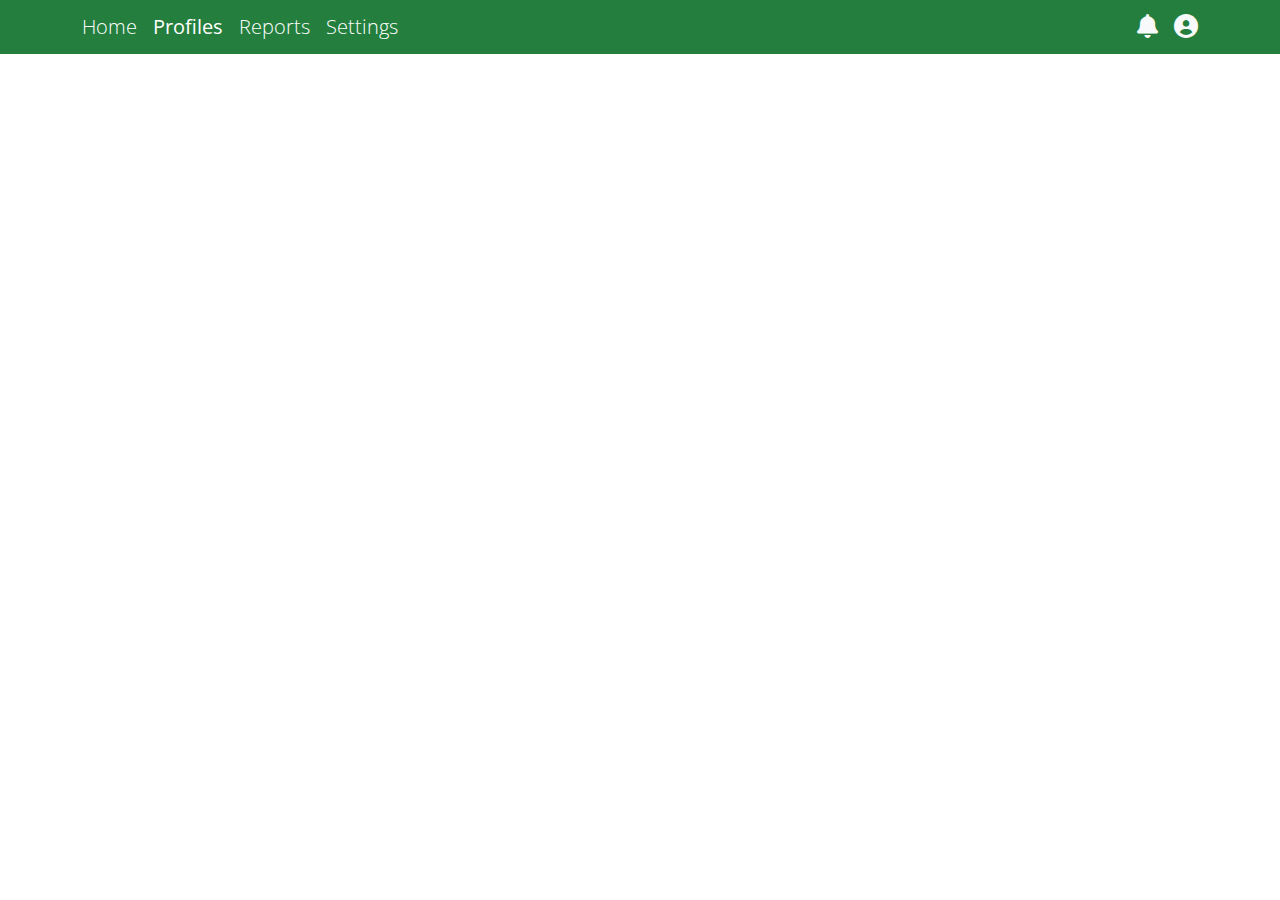
==== profiles.html @ 6486b789 "created updates section" ====
<!--
    index.html

    Sulaiman Jamal Al-Asad
    September 1st 2024
    -------------------------------------------

    Contents:
        1. Navbar loader
        2. Main Content
            2.1. Updates cards
-->
<!DOCTYPE html>
<html lang="en">
<head>
    <meta charset="UTF-8">
    <meta name="viewport" content="width=device-width, initial-scale=1.0">
    
    <title>Home | Sky Academy Project 1</title>

    <!-- shared app CSS link-->
    <link rel="stylesheet" href="libs/css/app.css">
    <!-- Bootstrap CDN link -->
    <link href="https://cdn.jsdelivr.net/npm/bootstrap@5.3.3/dist/css/bootstrap.min.css" rel="stylesheet">
    <!-- Font Awesome CDN link -->
    <link rel="stylesheet" href="https://cdnjs.cloudflare.com/ajax/libs/font-awesome/6.0.0/css/all.min.css">
</head>

<body>
    <!-- 1. Include navbar- loaded via JS -->
    <nav id="navbar"></nav>

    <!-- 2. Main content -->
    <main class="container-lg pt-5">
        
    </main>
    <!-- ============ Scripts ============ -->
    <!-- shared app JS link -->
    <script src="libs/js/app.js"></script>
    <!-- bootstrap JS link-->
    <script src="https://cdn.jsdelivr.net/npm/bootstrap@5.3.3/dist/js/bootstrap.bundle.min.js"></script>
</body>

</html>
---- libs/css/app.css ----
/*
app.css

Sulaiman Jamal Al-Asad
September 1st 2024
-------------------------------------------
This CSS file contains all custom non-Bootstrap
classes used in this project, and is to be loaded
in every page.

All proprietary classes begin with sk-* to avoid collisions
with Bootstrap classes. sk- is shorthand for "Sky"

Contents:
    1. Imports
    2. Font setter
    3. Colors
    4. Navbar styling
*/

/* 1. Imports ===========================================*/
@import url('https://fonts.googleapis.com/css2?family=Open+Sans:ital,wght@0,300..800;1,300..800&display=swap');

/* 2. Font Setter =======================================*/
* {
    font-family: 'Open Sans', sans-serif;
}

/* 3. Colors ============================================*/

/* 3.1. Background Colors*/
.sk-bg-primary {
    background-color: #247f3e;
}

.sk-bg-secondary {
    background-color: #f6f6f6;
}

/* 3.2. Text Colors */
.sk-text-primary {
    color: #247f3e;
}

.sk-text-gray {
    color: #444343;
}

.sk-text-light-gray {
    color: #a09f9f;
}

/* 4. Navbar styling ====================================*/
.sk-nav-link {
    font-weight: lighter !important;
}

.sk-nav-link:hover {
    text-decoration: underline;
}

.sk-nav-active {
    font-weight: 400 !important;
}
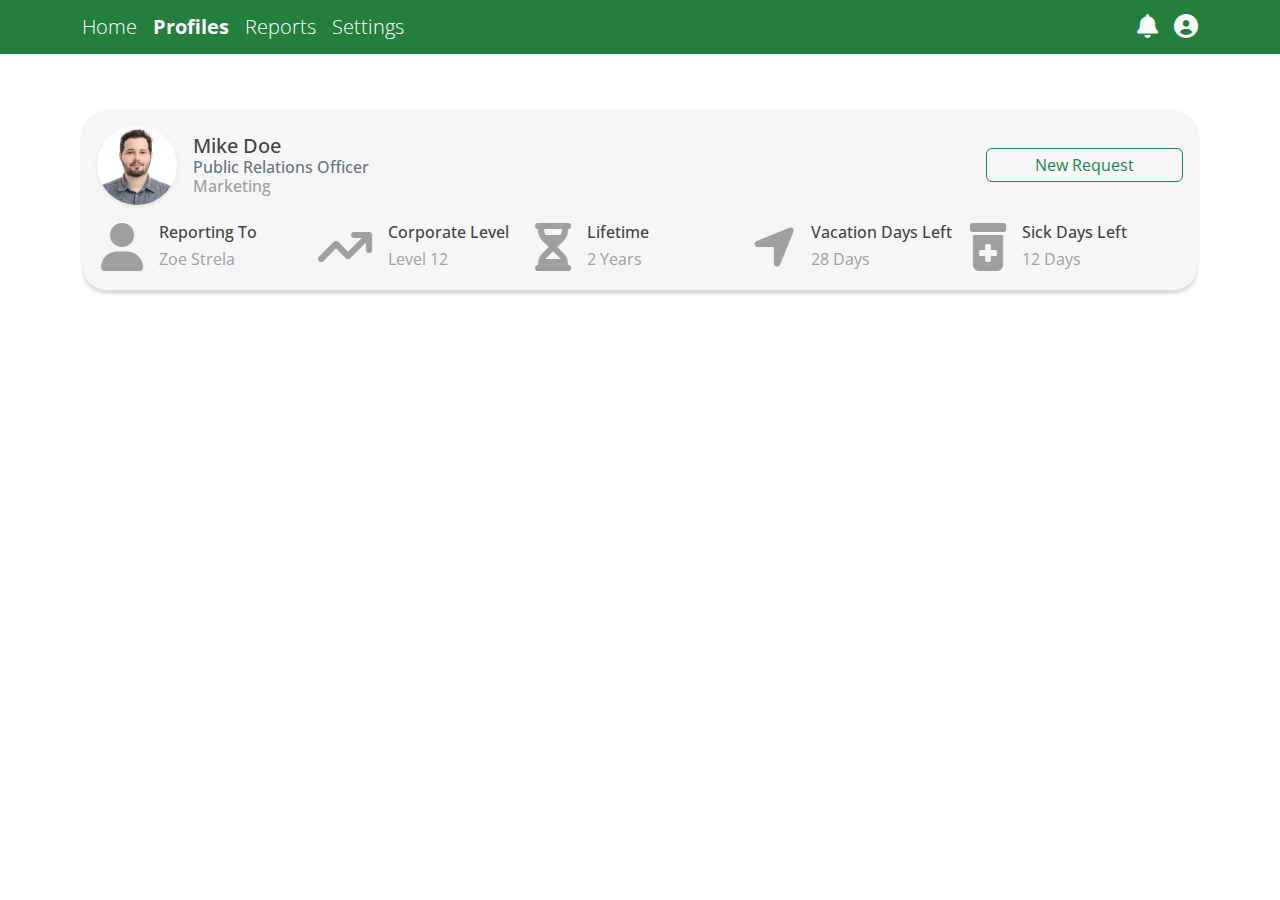
==== commit f72cca15: "started profile page" ====
--- a/profiles.html
+++ b/profiles.html
@@ -8,7 +8,9 @@
     Contents:
         1. Navbar loader
         2. Main Content
-            2.1. Updates cards
+            2.1. Main Card
+            2.2. Leave history
+            2.3. Pending Requests
 -->
 <!DOCTYPE html>
 <html lang="en">
@@ -16,7 +18,7 @@
     <meta charset="UTF-8">
     <meta name="viewport" content="width=device-width, initial-scale=1.0">
     
-    <title>Home | Sky Academy Project 1</title>
+    <title>Profiles | Sky Academy Project 1</title>
 
     <!-- shared app CSS link-->
     <link rel="stylesheet" href="libs/css/app.css">
@@ -32,8 +34,75 @@
 
     <!-- 2. Main content -->
     <main class="container-lg pt-5">
-        
+        <!-- 2.1. Main card -->
+        <section class="my-2">
+            <div class="sk-card sk-bg-secondary d-flex flex-column justify-content-between" style="min-height: 180px; height: auto;">
+                <!-- Image, name, create requst button -->
+                <div class="d-flex justify-content-between align-items-center flex-wrap">
+                    <!-- Picture, name, occupation, & department -->
+                    <div class="d-flex align-items-center">
+                        <img src="libs/images/employee_1.jpg" alt="Profile Picture" class="sk-profile-image-md shadow-sm me-3">
+                        <div>
+                            <h5 class="sk-text-gray m-0">Mike Doe</h5>
+                            <h6 class="text-secondary m-0">Public Relations Officer</h6>
+                            <h6 class="sk-text-light-gray m-0">Marketing</h6>
+                        </div>
+                    </div>
+
+                    <!-- new request button -->
+                    <div>
+                        <a class="btn btn-outline-success my-2 py-1 px-2 px-md-5" href="#">New Request</a>
+                    </div>
+                </div>
+
+                <!-- User information -->
+                <div class="row row-cols-1 row-cols-md-2 row-cols-lg-4 row-cols-xl-5 mx-0">
+                    <div class="col px-1 my-1 d-flex justify-content-start">
+                        <i class="fa-solid fa-user fa-3x me-3 sk-text-light-gray"></i>
+                        <div class="d-flex flex-column justify-content-between h-100">
+                            <h6 class="sk-text-gray m-0">Reporting To</h6>
+                            <p class="sk-text-light-gray m-0">Zoe Strela</p>
+                        </div>
+                    </div>
+
+                    <div class="col px-1 my-1 d-flex justify-content-start">
+                        <i class="fa-solid fa-arrow-trend-up fa-3x me-3 sk-text-light-gray"></i>
+                        <div class="d-flex flex-column justify-content-between h-100">
+                            <h6 class="sk-text-gray m-0">Corporate Level</h6>
+                            <p class="sk-text-light-gray m-0">Level 12</p>
+                        </div>
+                    </div>
+
+                    <div class="col px-1 my-1 d-flex justify-content-start">
+                        <i class="fa-solid fa-hourglass fa-3x me-3 sk-text-light-gray"></i>
+                        <div class="d-flex flex-column justify-content-between h-100">
+                            <h6 class="sk-text-gray m-0">Lifetime</h6>
+                            <p class="sk-text-light-gray m-0">2 Years</p>
+                        </div>
+                    </div>
+
+                    <div class="col px-1 my-1 d-flex justify-content-start">
+                        <i class="fa-solid fa-location-arrow fa-3x me-3 sk-text-light-gray"></i>
+                        <div class="d-flex flex-column justify-content-between h-100">
+                            <h6 class="sk-text-gray m-0">Vacation Days Left</h6>
+                            <p class="sk-text-light-gray m-0">28 Days</p>
+                        </div>
+                    </div>
+
+                    <div class="col px-1 my-1 d-flex justify-content-start">
+                        <i class="fa-solid fa-prescription-bottle-medical fa-3x me-3 sk-text-light-gray"></i>
+                        <div class="d-flex flex-column justify-content-between h-100">
+                            <h6 class="sk-text-gray m-0">Sick Days Left</h6>
+                            <p class="sk-text-light-gray m-0">12 Days</p>
+                        </div>
+                    </div>
+                </div>
+            </div>
+        </section>
+
+
     </main>
+
     <!-- ============ Scripts ============ -->
     <!-- shared app JS link -->
     <script src="libs/js/app.js"></script>
--- a/libs/css/app.css
+++ b/libs/css/app.css
@@ -16,6 +16,9 @@
     2. Font setter
     3. Colors
     4. Navbar styling
+    5. Image styling
+    6. Forms styles
+    7. Cards stying
 */
 
 /* 1. Imports ===========================================*/
@@ -50,6 +53,15 @@
     color: #a09f9f;
 }
 
+/* link styling */
+a.sk-text-primary {
+    text-decoration: none;
+}
+
+a.sk-text-primary:hover {
+    text-decoration: 2px solid underline;
+}
+
 /* 4. Navbar styling ====================================*/
 .sk-nav-link {
     font-weight: lighter !important;
@@ -60,6 +72,73 @@
 }
 
 .sk-nav-active {
-    font-weight: 400 !important;
+    font-weight: bold !important;
 }
 
+/* 5. Image styling =====================================*/
+.sk-profile-image {
+    width: 64px;
+    height: 64px;
+
+    object-fit: cover;
+    border-radius: 50%;
+}
+
+.sk-profile-image-md {
+    width: 80px;
+    height: 80;
+
+    object-fit: cover;
+    border-radius: 50%;
+}
+
+.sk-profile-image-lg {
+    width: 96px;
+    height: 96px;
+
+    object-fit: cover;
+    border-radius: 50%;
+}
+
+/* 6. Forms styles ======================================*/
+
+.sk-search-box {
+    width: 400px;
+
+    border-radius: 50px;
+    border: 1px solid #444343;
+    font-size: 1.25rem;
+    padding: 6px 20px 6px 50px;
+
+    background-image: url('/libs/images/sprites/magnifying_glass.svg');
+    background-repeat: no-repeat;
+    background-size: 30px;
+    background-position: 10px;
+}
+
+.sk-search-box:focus {
+    border: 1px solid #247f3e;
+    outline: 1px solid #247f3e;
+}
+
+/* stretch to fill below md breakpoint */
+@media (max-width: 767px) {
+    .sk-search-box {
+        width: 100%;
+    }
+}
+
+/* 7. Cards styles ======================================*/
+.sk-card {
+    height: 180px;
+    padding: 15px;
+
+    border-radius: 25px;
+    box-shadow: 0px 4px 3px #aaaaaa66;
+}
+
+.sk-request-card-slim {
+    background-color: white;
+
+    box-shadow: 0px 4px 3px #aaaaaa66;
+}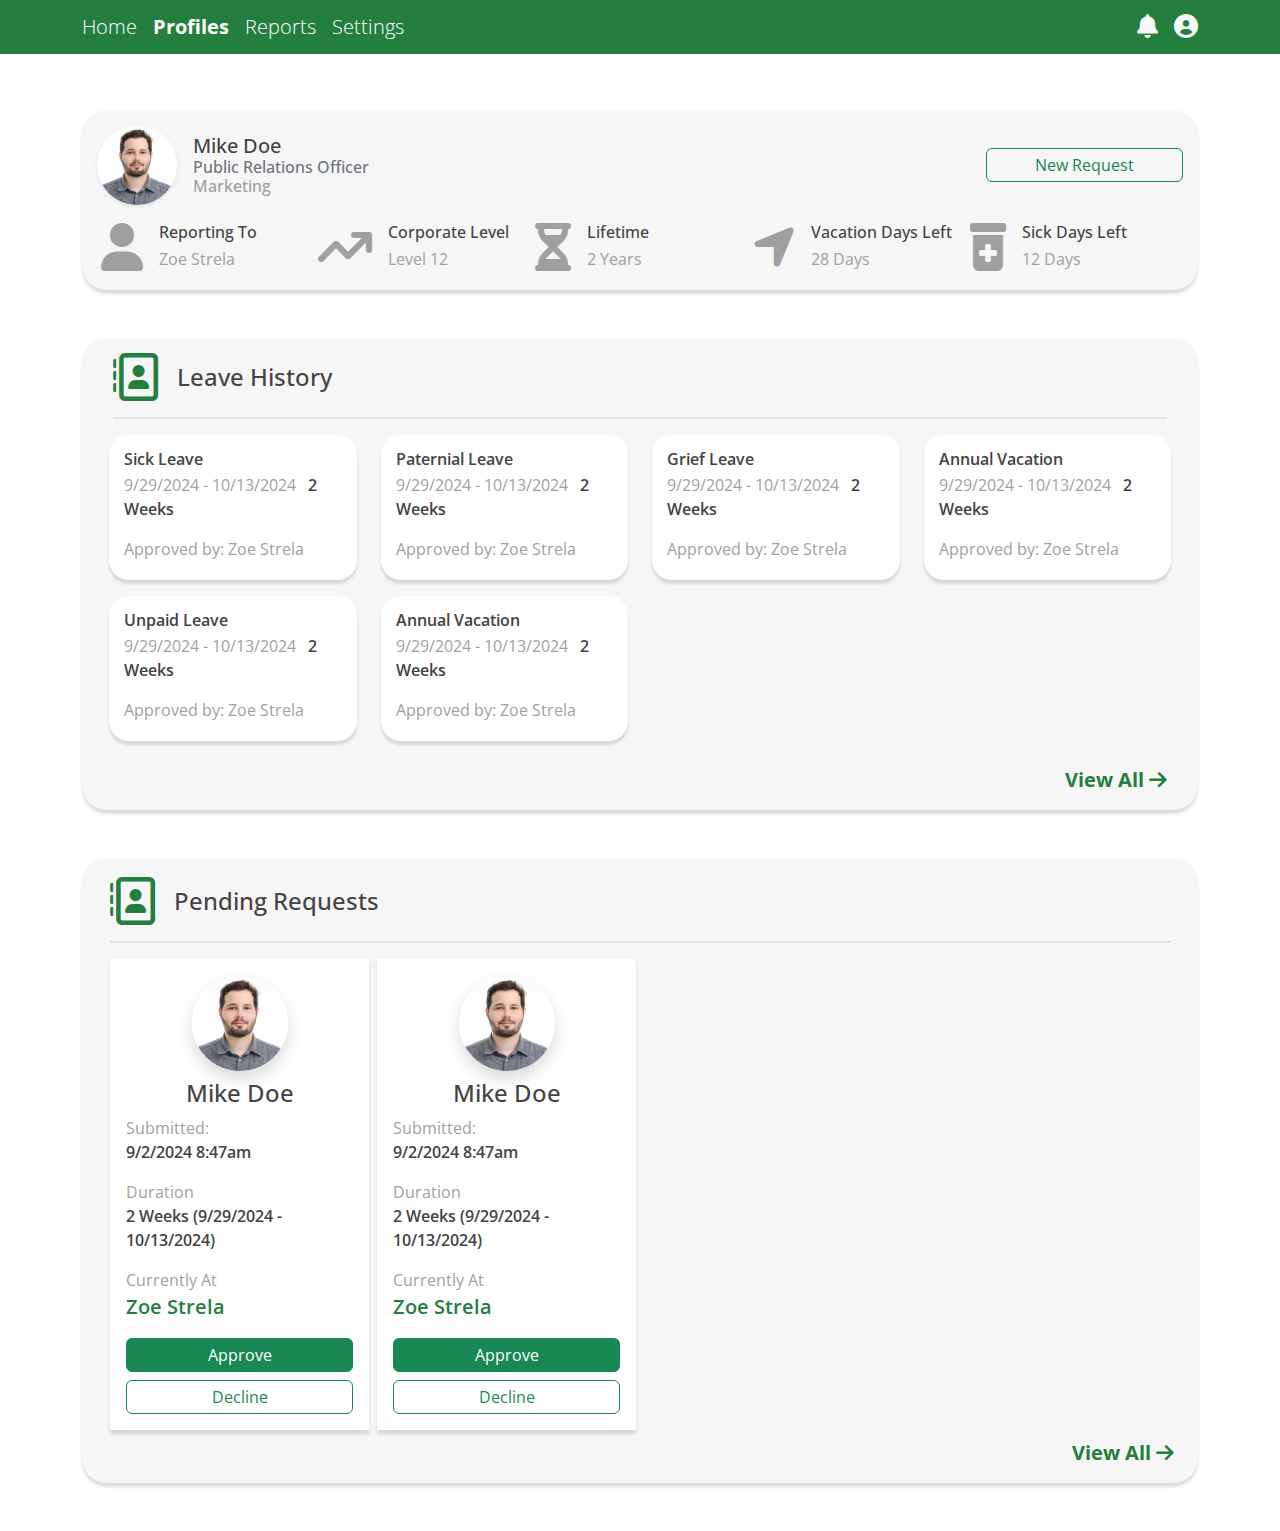
==== commit 085d6799: "finished profiles page" ====
--- a/profiles.html
+++ b/profiles.html
@@ -35,8 +35,8 @@
     <!-- 2. Main content -->
     <main class="container-lg pt-5">
         <!-- 2.1. Main card -->
-        <section class="my-2">
-            <div class="sk-card sk-bg-secondary d-flex flex-column justify-content-between" style="min-height: 180px; height: auto;">
+        <section class="mt-2 mb-5">
+            <div class="sk-card sk-bg-secondary d-flex flex-column justify-content-between h-auto" style="min-height: 180px;">
                 <!-- Image, name, create requst button -->
                 <div class="d-flex justify-content-between align-items-center flex-wrap">
                     <!-- Picture, name, occupation, & department -->
@@ -100,12 +100,53 @@
             </div>
         </section>
 
+        <!-- 2.2. Leave history -->
+        <section class="sk-card sk-bg-secondary h-auto mb-5" style="min-height: 100px;">
+            <!-- Header -->
+            <div class="d-flex align-items-center pb-3 mb-3 border-2 border-bottom mx-3">
+                <i class="fa-regular fa-address-book fa-flip-horizontal fa-3x sk-text-primary me-3"></i>
+                <h4 class="m-0 sk-text-gray">Leave History</h4>
+            </div>
 
+            <div class="container-fluid mb-2 mx-0">
+                <div id="leaveHistoryContainer" class="row row-cols-1 row-cols-md-2 row-cols-lg-3 row-cols-xl-4">
+                </div>
+            </div>
+
+            <!-- view more link -->
+            <div class="d-flex justify-content-end mx-3">
+                <a class="sk-text-primary fs-5 fw-bold" href="#">View All <i class="fa-solid fa-arrow-right"></i></a>
+            </div>
+        </section>
+
+        <section class="mb-5">
+            <div class="sk-card px-4 sk-bg-secondary h-auto">
+                <!-- Header -->
+                <div class="d-flex align-items-center mx-1 mt-1 pb-3 mb-3 border-2 border-bottom">
+                    <i class="fa-regular fa-address-book fa-flip-horizontal fa-3x sk-text-primary me-3"></i>
+                    <h4 class="m-0 sk-text-gray">Pending Requests</h4>
+                </div>
+                
+                <!-- requests container -->
+                <div class="container-fluid">
+                    <div id="requestsContainer" class="row row-cols-1 row-cols-md-2 row-cols-lg-3 row-cols-xl-4"></div>
+                </div>
+
+                <!-- view more link -->
+                <div class="d-flex justify-content-end">
+                    <a class="sk-text-primary fs-5 fw-bold" href="#">View All <i class="fa-solid fa-arrow-right"></i></a>
+                </div>
+            </div>
+        </section>
     </main>
 
     <!-- ============ Scripts ============ -->
     <!-- shared app JS link -->
+    <script src="libs/js/service_provider.js"></script>
     <script src="libs/js/app.js"></script>
+
+    <!-- Unique JS files -->
+    <script src="libs/js/profiles.js"></script>
     <!-- bootstrap JS link-->
     <script src="https://cdn.jsdelivr.net/npm/bootstrap@5.3.3/dist/js/bootstrap.bundle.min.js"></script>
 </body>
--- a/libs/css/app.css
+++ b/libs/css/app.css
@@ -137,6 +137,23 @@
     box-shadow: 0px 4px 3px #aaaaaa66;
 }
 
+.sk-card-hover {
+    display: block;
+    text-decoration: none;
+    padding: 15px;
+
+    border-radius: 20px;
+    box-shadow: 0px 4px 3px #aaaaaa66;
+    
+    background-color: white;
+
+    transition: all 0.2s;
+}
+
+.sk-card-hover:hover {
+    box-shadow: 0px 6px 8px #aaaaaa99;
+}
+
 .sk-request-card-slim {
     background-color: white;
 
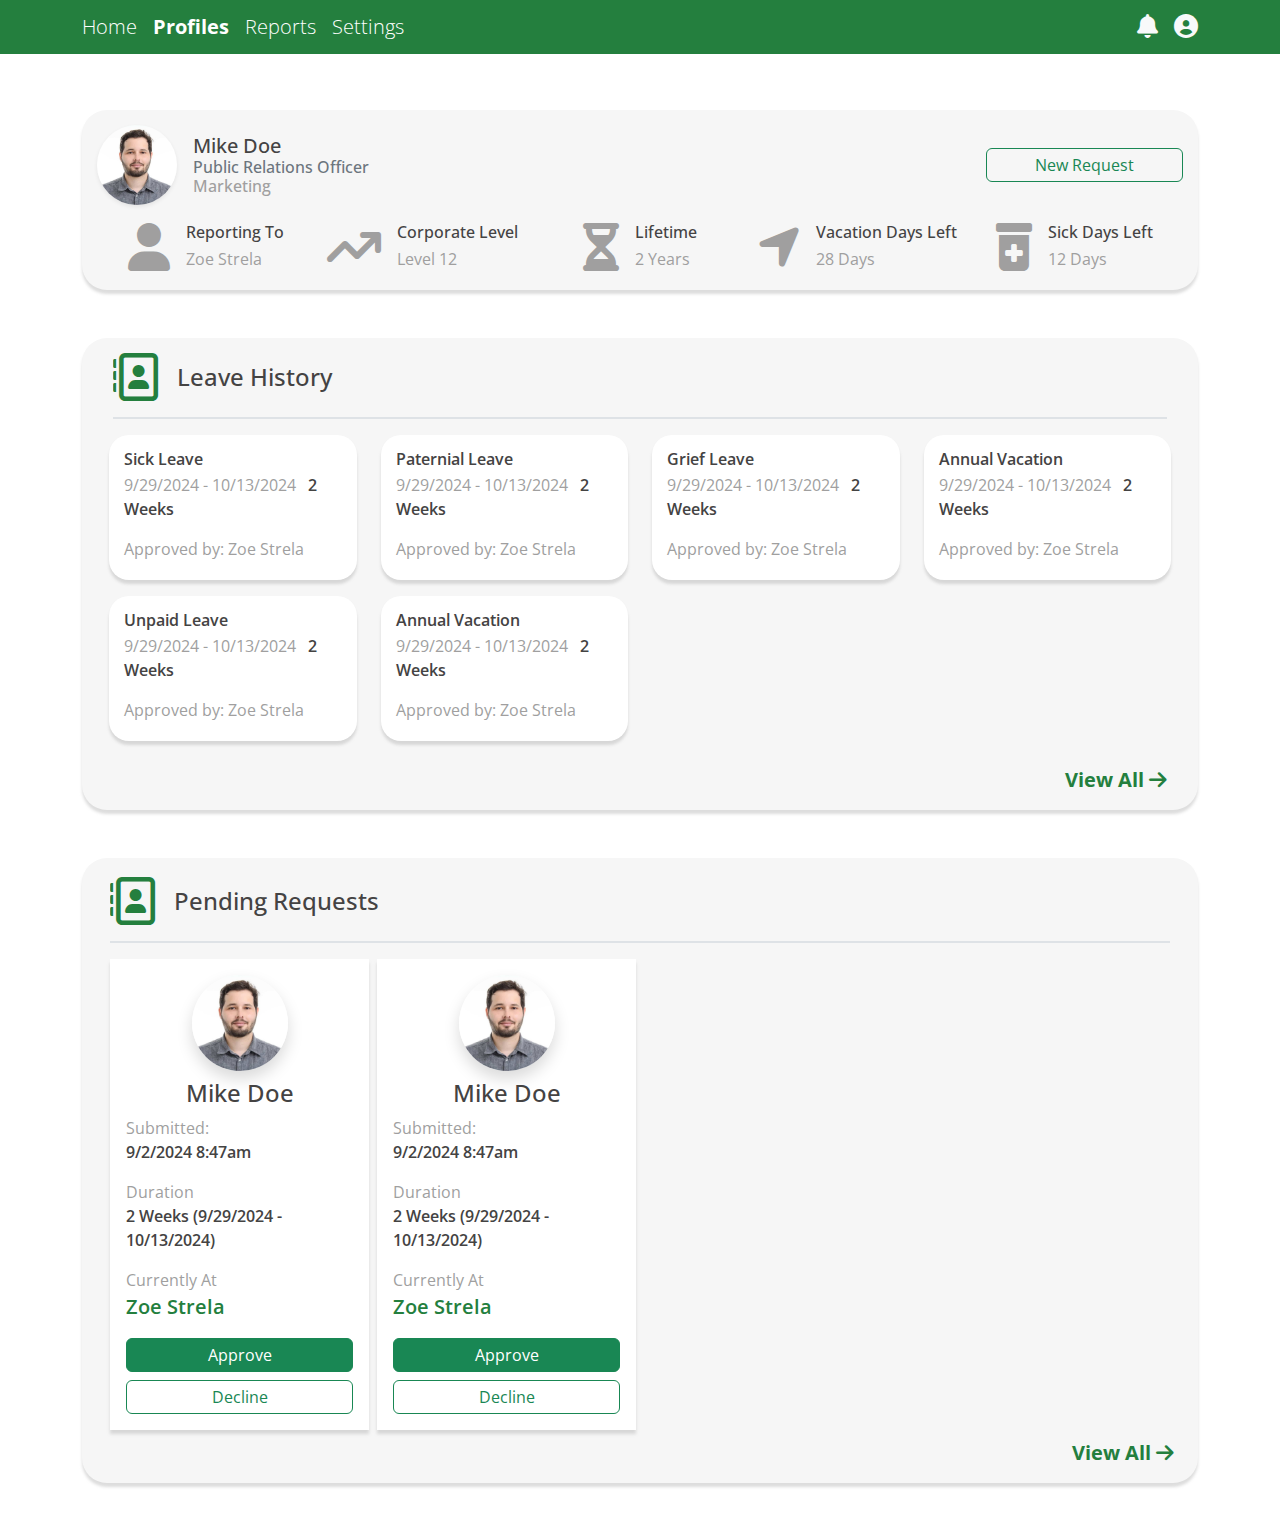
==== commit b607d344: "minor profile tweak" ====
--- a/profiles.html
+++ b/profiles.html
@@ -57,7 +57,7 @@
 
                 <!-- User information -->
                 <div class="row row-cols-1 row-cols-md-2 row-cols-lg-4 row-cols-xl-5 mx-0">
-                    <div class="col px-1 my-1 d-flex justify-content-start">
+                    <div class="col px-1 my-1 d-flex justify-content-start justify-content-lg-center">
                         <i class="fa-solid fa-user fa-3x me-3 sk-text-light-gray"></i>
                         <div class="d-flex flex-column justify-content-between h-100">
                             <h6 class="sk-text-gray m-0">Reporting To</h6>
@@ -65,7 +65,7 @@
                         </div>
                     </div>
 
-                    <div class="col px-1 my-1 d-flex justify-content-start">
+                    <div class="col px-1 my-1 d-flex justify-content-start justify-content-lg-center">
                         <i class="fa-solid fa-arrow-trend-up fa-3x me-3 sk-text-light-gray"></i>
                         <div class="d-flex flex-column justify-content-between h-100">
                             <h6 class="sk-text-gray m-0">Corporate Level</h6>
@@ -73,7 +73,7 @@
                         </div>
                     </div>
 
-                    <div class="col px-1 my-1 d-flex justify-content-start">
+                    <div class="col px-1 my-1 d-flex justify-content-start justify-content-lg-center">
                         <i class="fa-solid fa-hourglass fa-3x me-3 sk-text-light-gray"></i>
                         <div class="d-flex flex-column justify-content-between h-100">
                             <h6 class="sk-text-gray m-0">Lifetime</h6>
@@ -81,7 +81,7 @@
                         </div>
                     </div>
 
-                    <div class="col px-1 my-1 d-flex justify-content-start">
+                    <div class="col px-1 my-1 d-flex justify-content-start justify-content-lg-center">
                         <i class="fa-solid fa-location-arrow fa-3x me-3 sk-text-light-gray"></i>
                         <div class="d-flex flex-column justify-content-between h-100">
                             <h6 class="sk-text-gray m-0">Vacation Days Left</h6>
@@ -89,7 +89,7 @@
                         </div>
                     </div>
 
-                    <div class="col px-1 my-1 d-flex justify-content-start">
+                    <div class="col px-1 my-1 d-flex justify-content-start justify-content-lg-center">
                         <i class="fa-solid fa-prescription-bottle-medical fa-3x me-3 sk-text-light-gray"></i>
                         <div class="d-flex flex-column justify-content-between h-100">
                             <h6 class="sk-text-gray m-0">Sick Days Left</h6>
